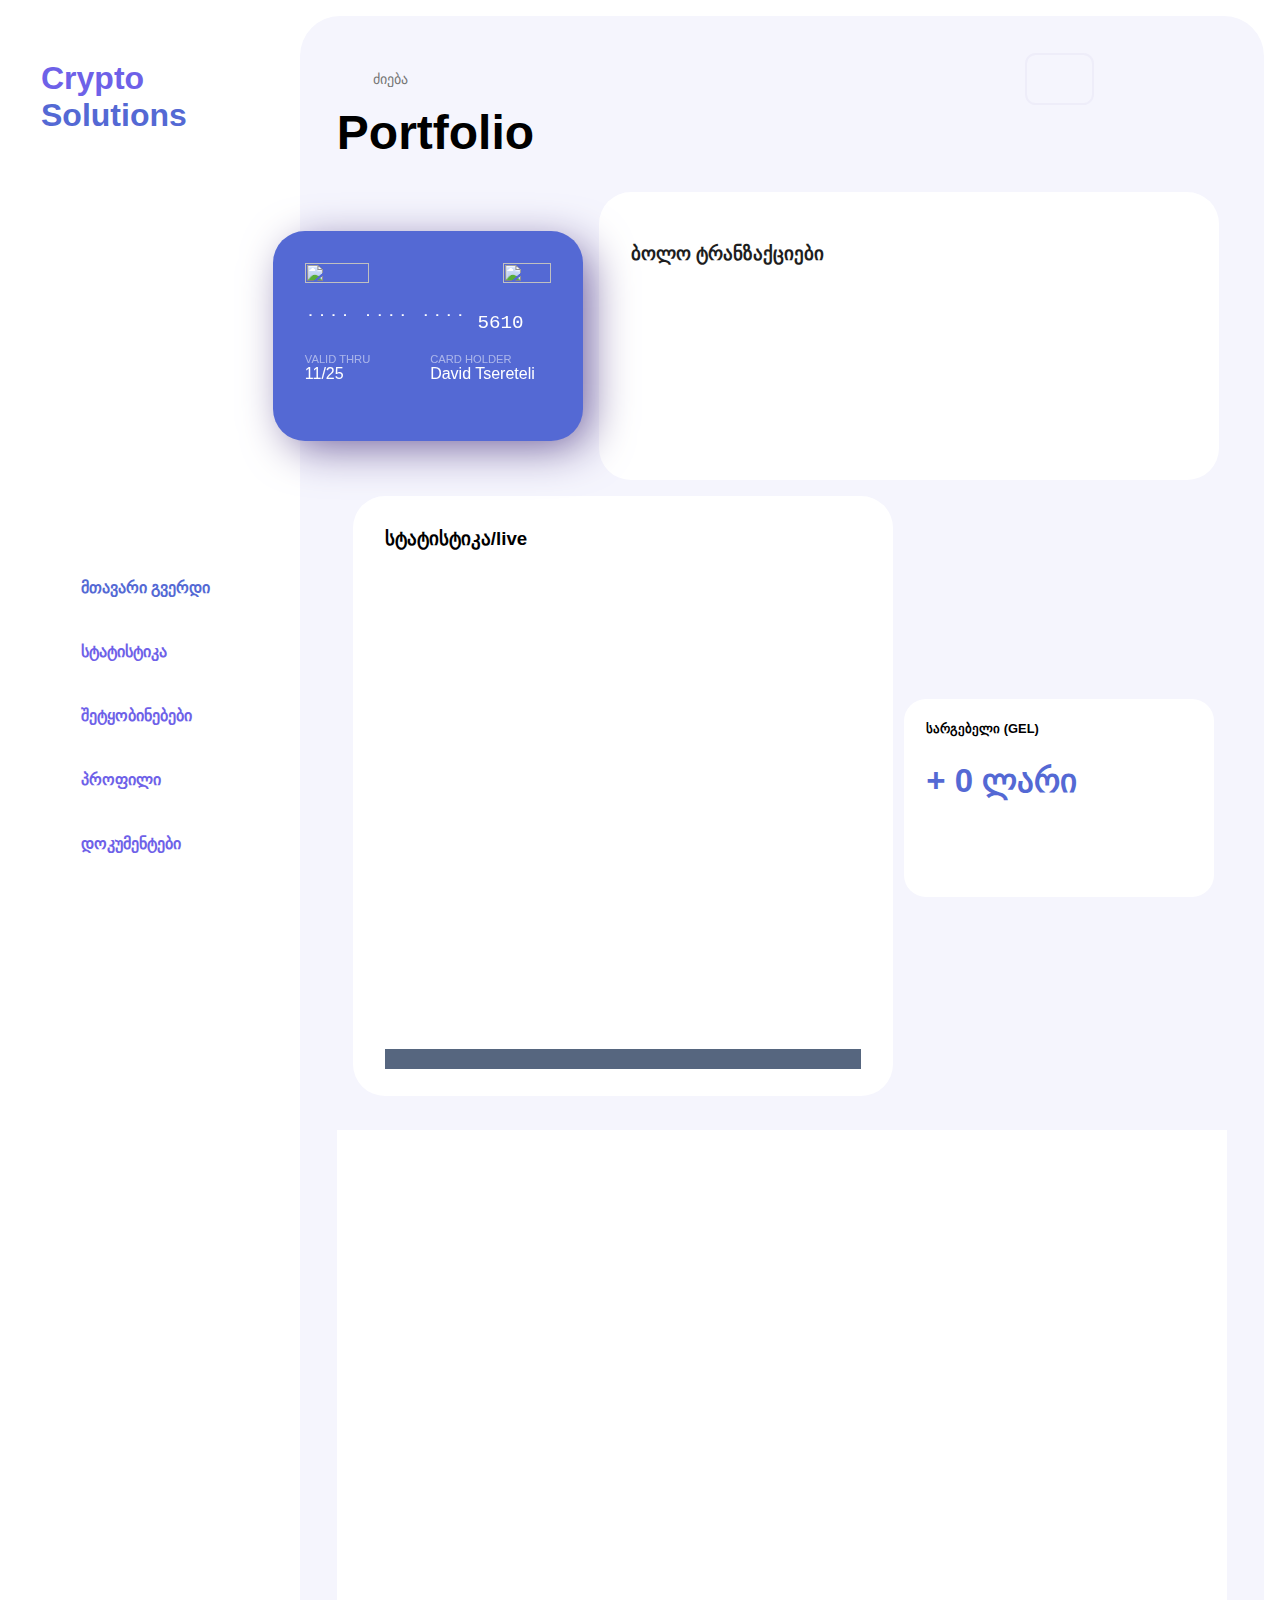
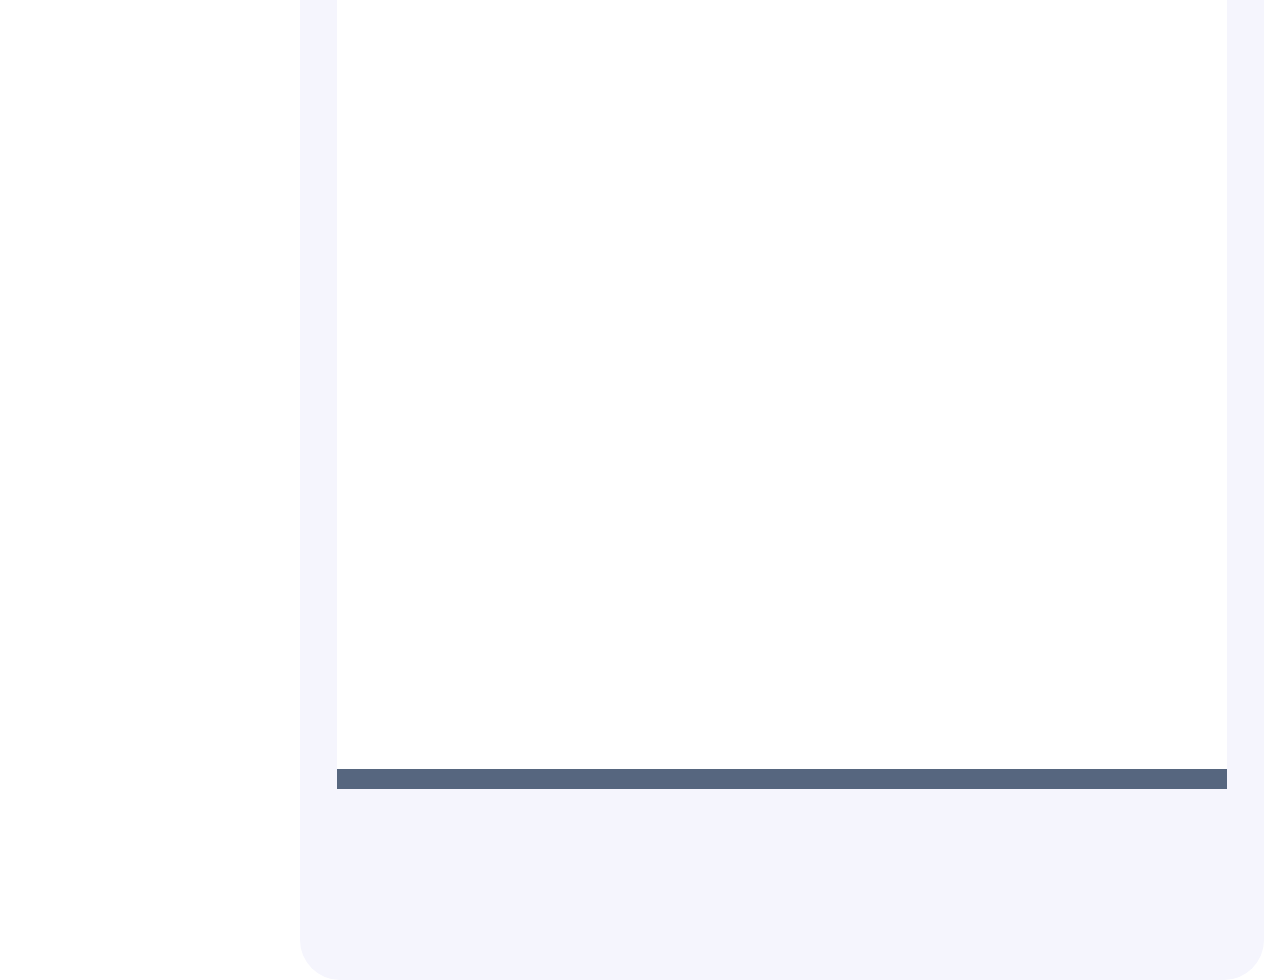
==== dashboard.html @ 93d199a2 "Add files via upload" ====
<!DOCTYPE html>
<html lang="en">
<head>
    <meta charset="UTF-8">
    <meta http-equiv="X-UA-Compatible" content="IE=edge">
    <meta name="viewport" content="width=device-width, initial-scale=1.0">
    <title>Document</title>
</head>
<style>
    /*NAVBAR*/
:root {
    --primary-color:  #5469d4;;
    --secondary-color: #6e61e8;
    --secondary-color-with-opacity: #bab4e21f;
    --background-color: #F5F5FD;
    --background-color-hover: #e5e5ec;
    --text: #efeeff;
    --white: #fff;
    --black: #000;
}

body {
    margin: 0;
    font-family: 'Segoe UI', Tahoma, Geneva, Verdana, sans-serif;
    background-color: var(--white);
    color: var(--primary-color);
    display: flex;
    flex-direction: row;
    flex: 1;
}

.navbar {
    background-color: #fff;
    height: 100%;
    display: flex;
    position: fixed;
    flex-direction: column;
    padding: 1.563em;
    font-weight: 600;
    width: 18.75em;
    box-sizing: border-box;
    justify-content: space-between;
}

.navbar-brand {
    padding: 2.188em 0em 2em 1em;
    text-decoration: none;
    color: var(--secondary-color);
}

.navbar-brand .icon-container {
    width: 2em;
    height: 2em;
    border-radius: 0.8em;
    margin-bottom: .5em;
    padding: 0.5em;
    background-color: var(--primary-color);
    display: flex;
    flex-direction: column;
    justify-content: center;
}

.navbar-brand .icon {
    width: 2em;
    height: 2em;
    background-color: #fff;
}

.navbar-brand .icon.hexagon {
    -webkit-mask: url(https://ozcanzaferayan.github.io/financial-crm/icon/hexagon.svg) no-repeat center;
    mask: url(https://ozcanzaferayan.github.io/financial-crm/icon/hexagon.svg) no-repeat center;
}

.navbar-brand .name {
    padding-top: 0.5em;
}

ul.navbar-nav {
    list-style: none;
    padding: 0;
    margin: 0;
}

.navbar-nav a {
    display: flex;
    color: var(--secondary-color);
    padding: 1em;
    text-decoration: none;
    align-items: center;
    cursor: pointer;
}

.navbar-nav a.active {
    color: var(--primary-color)
}

.navbar-nav a:not(.active):hover {
    background-color: var(--background-color-hover);
}

.navbar-nav .active .icon {
    background-color: var(--primary-color);
    width: 2em;
    height: 2em;
}

.icon {
    background-color: var(--secondary-color);
    width: 2em;
    height: 2em;
}

.navbar-nav img {
    margin-right: .5em;
}


/* Bottombar icons */

.navbar-nav .icon.home {
    -webkit-mask: url(https://ozcanzaferayan.github.io/financial-crm/icon/home.svg) no-repeat center;
    mask: url(https://ozcanzaferayan.github.io/financial-crm/icon/home.svg) no-repeat center;
}

.navbar-nav .icon.statistics {
    -webkit-mask: url(https://ozcanzaferayan.github.io/financial-crm/icon/bar-chart-2.svg) no-repeat center;
    mask: url(https://ozcanzaferayan.github.io/financial-crm/icon/bar-chart-2.svg) no-repeat center;
}

.navbar-nav .icon.mail {
    -webkit-mask: url(https://ozcanzaferayan.github.io/financial-crm/icon/mail.svg) no-repeat center;
    mask: url(https://ozcanzaferayan.github.io/financial-crm/icon/mail.svg) no-repeat center;
}

.navbar-nav .icon.user {
    -webkit-mask: url(https://ozcanzaferayan.github.io/financial-crm/icon/user.svg) no-repeat center;
    mask: url(https://ozcanzaferayan.github.io/financial-crm/icon/user.svg) no-repeat center;
}

.navbar-nav .icon.file {
    -webkit-mask: url(https://ozcanzaferayan.github.io/financial-crm/icon/file.svg) no-repeat center;
    mask: url(https://ozcanzaferayan.github.io/financial-crm/icon/file.svg) no-repeat center;
}

.navbar-footer .image-documents {
    width: 100%;
    margin-bottom: -8em;
    position: relative;
    z-index: 1
}

.navbar-footer .container {
    background-color: var(--background-color);
    margin: .5em;
    padding: 1.688em;
    padding-top: 6em;
    display: flex;
    flex-direction: column;
    font-weight: normal;
    border-radius: 1.3em;
    position: relative;
    bottom: 0;
    box-sizing: border-box;
}

.navbar-footer h2 {
    margin-bottom: 0.25em;
    color: var(--black);
}

.navbar-footer span {
    color: var(--text);
    font-size: .8em;
}

.navbar-footer a {
    color: var(--white);
    background-color: var(--primary-color);
    text-decoration: none;
    text-align: center;
    padding: 1em;
    border-radius: 1.3em;
    margin-top: 1em;
}

@media screen and (max-width: 768px) {
    /* Tablet (768px) */
    .navbar {
        bottom: 0;
        width: 100%;
        height: auto;
        padding: 0.1em;
        position: fixed;
        margin: 0;
        border-top: 1px solid var(--background-color);
    }
    .navbar-brand {
        display: none;
    }
    .navbar-nav {
        display: flex;
        width: 100%;
        height: auto;
        justify-content: space-around;
    }
    .navbar-nav a {
        float: left;
        font-size: 0.8em;
        padding: 1em 0.5em;
    }
    .navbar-nav .icon {
        width: 2em;
        height: 2em;
    }
    .navbar-nav img {
        margin-right: .5em;
    }
    .navbar-footer {
        display: none;
    }
}

@media screen and (max-width: 500px) {
    /* Phone (Large)*/
    .navbar-nav {
        position: relative;
        bottom: 0;
        display: flex;
        justify-content: space-around;
    }
    .navbar-nav a {
        flex-direction: column;
        align-items: center;
    }
}

@media screen and (max-width: 320px) {
    /* Phone (Small) */
    .navbar-nav span {
        display: none;
    }
}
/*HEADER*/
main {
    margin-top: 1em;
    margin-right: 1em;
    border-radius: 2.5em;
    margin-left: 18.75em;
    width: 100%;
    height: 100%;
    background-color: var(--background-color);
    padding: 2.3em;
}

main header {
    display: flex;
    justify-content: space-between;
    align-items: center;
}

main header .icon.search {
    -webkit-mask: url(https://ozcanzaferayan.github.io/financial-crm/icon/search.svg) no-repeat center;
    mask: url(https://ozcanzaferayan.github.io/financial-crm/icon/search.svg) no-repeat center;
}

main header .form-inline {
    display: flex;
    width: 100%;
}

main header input[type="search"] {
    border: none;
    background: none;
    margin-left: 0.5em;
    outline: none;
    font-size: 0.9rem;
    font-weight: 500;
    width: 100%;
}

main header button {
    display: flex;
    align-items: center;
    background: none;
    border: 2px solid;
    border-color: var(--secondary-color-with-opacity);
    outline: none;
    border-radius: 0.8em;
    padding: .8em 1.2em;
    color: var(--text);
    font-weight: 600;
}

main header button.change-view {
    margin-right: 1.2em;
}

main header button.notification {
    border: none;
}

main header button.menu {
    border: none;
}

main header .change-view .icon {
    margin-right: 0.5em;
}

main header .icon.search {
    -webkit-mask: url(https://ozcanzaferayan.github.io/financial-crm/icon/search.svg) no-repeat center;
    mask: url(https://ozcanzaferayan.github.io/financial-crm/icon/search.svg) no-repeat center;
}

main header section[role="application"] {
    display: flex;
}

main header .icon.layout {
    -webkit-mask: url(https://ozcanzaferayan.github.io/financial-crm/icon/layout.svg) no-repeat center;
    mask: url(https://ozcanzaferayan.github.io/financial-crm/icon/layout.svg) no-repeat center;
}

main header .icon.notification {
    -webkit-mask: url(https://ozcanzaferayan.github.io/financial-crm/icon/bell.svg) no-repeat center;
    mask: url(https://ozcanzaferayan.github.io/financial-crm/icon/bell.svg) no-repeat center;
}

main header .icon.menu {
    -webkit-mask: url(https://ozcanzaferayan.github.io/financial-crm/icon/menu.svg) no-repeat center;
    mask: url(https://ozcanzaferayan.github.io/financial-crm/icon/menu.svg) no-repeat center;
}

main h1 {
    font-size: 3em;
    color: var(--black);
    margin-top: 0;
}

@media screen and (max-width: 768px) {
    /* Tablet (768px) */
    main {
        margin-left: 0;
        border-radius: 0;
        margin: 0;
        padding: 0em;
    }
    main header {
        margin-bottom: 0em;
        padding: 1em;
    }
    main header button.change-view {
        display: none;
    }
    main h1 {
        display: none;
    }
}

@media screen and (max-width: 500px) {
    /* Phone (Large)*/
}

@media screen and (max-width: 320px) {
    /* Phone (Small) */
    main header button {
        padding: 0em 1.2em;
    }
    main header {
        padding: 0.5em 0.7em;
    }
}
/*CHARTS*/.charts-wrapper {
    display: flex;
    align-items: center;
    flex-wrap: wrap;
}

main section[role="credit-card"] {
    width: 310px;
    height: 210px;
    background-color: var(--primary-color);
    border-radius: 2em;
    position: relative;
    margin-left: -4em;
    margin-bottom: 1em;
    padding: 2em;
    box-sizing: border-box;
    -webkit-box-shadow: 10px 10px 46px -6px rgba(104, 87, 150, 1);
    -moz-box-shadow: 10px 10px 46px -6px rgba(104, 87, 150, 1);
    box-shadow: 10px 10px 46px -6px rgba(104, 87, 150, 1);
}

main section[role="credit-card"] img {
    width: 4em;
    height: 100%;
}

main section[role="credit-card"] img.apple_pay {
    width: 3em;
}

main section[role="credit-card"] .top {
    display: flex;
    justify-content: space-between;
}

main section[role="credit-card"] .ccNumber {
    margin-top: 1.3em;
    display: flex;
    justify-content: space-between;
    color: var(--white);
    font-family: monospace;
    font-size: 1.2rem;
}

.ccBottom {
    margin-top: 1.2em;
    display: flex;
    justify-content: space-between;
    color: var(--white);
}

.ccValidThru,
.ccCardHolder {
    display: flex;
    flex-direction: column;
}

.ccCardHolder {
    margin-right: 1em;
}

.ccBottom label {
    opacity: .5;
    font-size: .7em;
}

main section[role="chart"] {
    width: 100%;
    margin-left: 1em;
    height: 18em;
    background-color: var(--white);
    border-radius: 2em;
    margin-bottom: 1em;
    padding: 2em;
    padding-bottom: 5em;
    box-sizing: border-box;
}

section[role="chart"] .title {
    color: var(--black);
    font-weight: 700;
    margin-top: 0;
}

main section[role="chart"].exchange-rates {
    width: calc(100% - 270px);
}

main section[role="chart"].last-costs {
    width: calc(100% - 350px);
    height: 600px;
}

main section[role="chart"].efficiency {
    width: 310px;
}

@media screen and (max-width: 1024px) {
    /* Laptop (1024px) */
    main section[role="chart"].efficiency {
        width: 170px;
    }
    main section[role="chart"].last-costs {
        width: calc(100% - 210px);
    }
}

@media screen and (max-width: 768px) {
    /* Tablet (768px) */
    main section[role="credit-card"] {
        margin-left: 0;
    }
    .charts-wrapper {
        flex-direction: column;
    }
    main section[role="chart"].exchange-rates,
    main section[role="chart"].last-costs,
    main section[role="chart"].efficiency {
        margin-left: 0;
        width: 100%;
        padding: 2em;
        border-radius: 0;
        padding-bottom: 5em;
    }
}

@media screen and (max-width: 500px) {
    main section[role="chart"].exchange-rates,
    main section[role="chart"].last-costs,
    main section[role="chart"].efficiency {
        padding: 0.5em;
        padding-bottom: 3em;
    }
    main section[role="chart"].efficiency {
        margin-bottom: 5em;
    }
}

@media screen and (max-width: 320px) {
    /* Phone (Small) */
    main section[role="credit-card"] {
        width: 100%;
        padding: 0.75em;
        margin-bottom: 0.75em;
        border-radius: 0;
        height: initial;
        -webkit-box-shadow: none;
        -moz-box-shadow: none;
        box-shadow: none;
    }
    main section[role="credit-card"] img {
        width: 2em;
    }
    main section[role="credit-card"] img.apple_pay {
        width: 2em;
    }
    main section[role="credit-card"] .ccNumber {
        margin-top: 0.7em;
    }
    .ccBottom {
        margin-top: 0.7em;
    }
    section[role="chart"] .title {
        margin-bottom: 0.2em;
    }
    main section[role="chart"].exchange-rates,
    main section[role="chart"].last-costs,
    main section[role="chart"].efficiency {
        height: 12em;
    }
}
</style>
<body>
    <nav class="navbar">
        <a class="navbar-brand" href="#">
            <span class="name" style="font-size: 200%;">Crypto <b style=" color: #5469d4;">Solutions</b></span>
        </a>
        <ul class="navbar-nav">
            <li>
                <a class="active"><img class="icon home" /><span>მთავარი გვერდი</span></a>
            </li>
            <li>
                <a><img class="icon statistics" /><span>სტატისტიკა</span></a>
            </li>
            <li>
                <a><img class="icon mail" /><span>შეტყობინებები</span></a>
            </li>
            <li>
                <a><img class="icon user" /><span>პროფილი</span></a>
            </li>
            <li>
                <a><img class="icon file" /><span>დოკუმენტები</span></a>
            </li>
        </ul>

    </nav>
    <main>
        <header>
            <section role="search">
                <form action="#" method="get">
                    <div class="form-inline">
                        <img class="icon search" />
                        <input type="search" placeholder="ძიება" />
                    </div>
                </form>
            </section>

            <section role="application">
                <button class="change-view">
                    <img class="icon layout" />
                </button>
                <button class="notification">
                    <img class="icon notification" />
                </button>
                <button class="menu">
                    <img class="icon menu" />
                </button>
            </section>
        </header>
        <h1>Portfolio</h1>
        <div class="charts-wrapper">
            <section role="credit-card">
                <div class="top">
                    <img src="https://ozcanzaferayan.github.io/financial-crm/img/mastercard.svg" />
                    <img src="https://ozcanzaferayan.github.io/financial-crm/img/apple_pay.svg" class="apple_pay" />
                </div>
                <div class="ccNumber">
                    <span>˙˙˙˙ ˙˙˙˙ ˙˙˙˙ 5610</span>
                </div>
                <div class="ccBottom">
                    <div class="ccValidThru">
                        <label>VALID THRU</label>
                        <span>11/25</span>
                    </div>
                    <div class="ccCardHolder">
                        <label>CARD HOLDER</label>
                        <span>David Tsereteli</span>
                    </div>
                </div>
            </section>
            <section role="chart" class="exchange-rates">
          <h3 style="color: #1e1e1e;">ბოლო ტრანზაქციები</h3>
      <canvas id="exchangeRates">
                </canvas>
            </section>
            <section role="chart" class="last-costs">
                <h3 class="title">სტატისტიკა/live</h3>
                <div style="height: 500px;; background-color: #FFFFFF; overflow:hidden; box-sizing: border-box; text-align: right; line-height:14px; font-size: 12px; font-feature-settings: normal; text-size-adjust: 100%; box-shadow: inset 0 -20px 0 0 #56667F;padding:1px;padding: 0px; margin: 0px; width: 100%;"><div style="height:540px; padding:0px; margin:0px; width: 100%;"><iframe src="https://widget.coinlib.io/widget?type=chart&theme=light&coin_id=859&pref_coin_id=1505" width="100%" height="536px" scrolling="auto" marginwidth="0" marginheight="0" frameborder="0" border="0" style="border:0;margin:0;padding:0;line-height:14px;"></iframe></div><div style="color: #FFFFFF; line-height: 14px; font-weight: 400; font-size: 11px; box-sizing: border-box; padding: 2px 6px; width: 100%; font-family: Verdana, Tahoma, Arial, sans-serif;"><a  target="_blank" style="font-weight: 500; color: #FFFFFF; text-decoration:none; font-size:11px"></div></div>
              
                <canvas id="last_costs"></canvas>

            </section>
            <section role="chart" class="efficiency">
                <h3 class="title">სარგებელი (GEL)</h3>
                <br>
            <h1 style="font-size: 300%;color: #5469d4;"">+ 0 ლარი</h1>

            </div>
            <br>
            <div style="height:1259px; background-color: #FFFFFF; overflow:hidden; box-sizing: border-box; text-align: right; line-height:14px; font-size: 12px; font-feature-settings: normal; text-size-adjust: 100%; box-shadow: inset 0 -20px 0 0 #56667F; padding: 0px; margin: 0px; width: 100%;"><div style="height:1239px; padding:0px; margin:0px; width: 100%;"><iframe src="https://widget.coinlib.io/widget?type=full_v2&theme=light&cnt=20&pref_coin_id=3304&graph=no" width="100%" height="1235px" scrolling="auto" marginwidth="0" marginheight="0" frameborder="0" border="0" style="border:0;margin:0;padding:0;"></iframe></div><div style="color: #FFFFFF; line-height: 14px; font-weight: 400; font-size: 11px; box-sizing: border-box; padding: 2px 6px; width: 100%; font-family: Verdana, Tahoma, Arial, sans-serif;"><a target="_blank" style="font-weight: 500; color: #FFFFFF; text-decoration:none; font-size:11px"></div></div>
           </div>
          
                <canvas id="efficiency"></canvas>
  
            </section>
        </div>
    </main>
    <script>
        /*EXCHANGE RATES*/
var data = {
    labels: ["Feb", "Mar", "Apr", "May", "Jun", "Jul", "Aug", "Sep", "Oct", "Nov"],
    datasets: [{
        backgroundColor: "rgba(0,0,0,0)",
        borderColor: "rgba(91,37,245, 1)",
        borderWidth: 4.5,
        data: [10.2, 10, 13, 12, 15, 13, 14.5, 11, 13.5, 13, 11],
    }]
};

var options = {
    maintainAspectRatio: false,
    legend: {
        display: false
    },
    scales: {
        yAxes: [{
            stacked: true,
            gridLines: {
                display: true,
                color: "rgba(91,37,245, 0.03)"
            },
            ticks: {
                maxTicksLimit: 5,
                min: 9,
                max: 16
            }
        }],
        xAxes: [{
            gridLines: {
                display: false
            }
        }]
    },
    elements: {
        point: {
            radius: 0
        }
    }
};


var ctx = document.getElementById('exchangeRates').getContext('2d');
var myLineChart = new Chart(ctx, {
    type: 'line',
    data: data,
    options: options
});

/*LAST COSTS*/
var data = {
    labels: ["Feb", "Mar", "Apr", "May", "Jun", "Jul", "Aug", "Sep", "Oct", "Nov"],
    datasets: [{
        label: 'Spending',
        backgroundColor: "rgba(91,37,245, 0.2)",
        data: [500, 300, 800, 150, 200, 150, 800, 200, 800, 100],
    }, {
        label: 'Arrival',
        backgroundColor: "rgba(91,37,245, 1)",
        data: [1000, 800, 1800, 1100, 1000, 800, 1800, 1600, 1800, 1200],
    }, ]
};

var options = {
    cornerRadius: 0,
    maintainAspectRatio: false,
    legend: {
        position: 'bottom',
        labels: {
            fontColor: "rgba(0,0,0, 0.5)",
            boxWidth: 20,
            padding: 10
        }
    },
    scales: {
        yAxes: [{
            gridLines: {
                display: true,
                color: "rgba(91,37,245, 0.03)"
            },
            ticks: {
                maxTicksLimit: 5,
            }
        }],
        xAxes: [{}]
    }
};


var ctx = document.getElementById('last_costs').getContext('2d');
var myLineChart = new Chart(ctx, {
    type: 'bar',
    data: data,
    options: options
});

/*EFFICIENCY CHART*/

var data = {
    labels: ["Spend", "Earned"],
    datasets: [{
        label: "Population (millions)",
        backgroundColor: ["rgba(91,37,245, 1)", "#dad7e9"],
        data: [65, 35]
    }]
};

var options = {
    maintainAspectRatio: false,
    legend: {
        position: 'bottom',
        labels: {
            fontColor: "rgba(0,0,0, 0.5)",
            boxWidth: 20,
            padding: 10
        }
    },
};


var ctx = document.getElementById('efficiency').getContext('2d');
var myLineChart = new Chart(ctx, {
    type: 'doughnut',
    data: data,
    options: options
});
    </script>
</body>
</html>
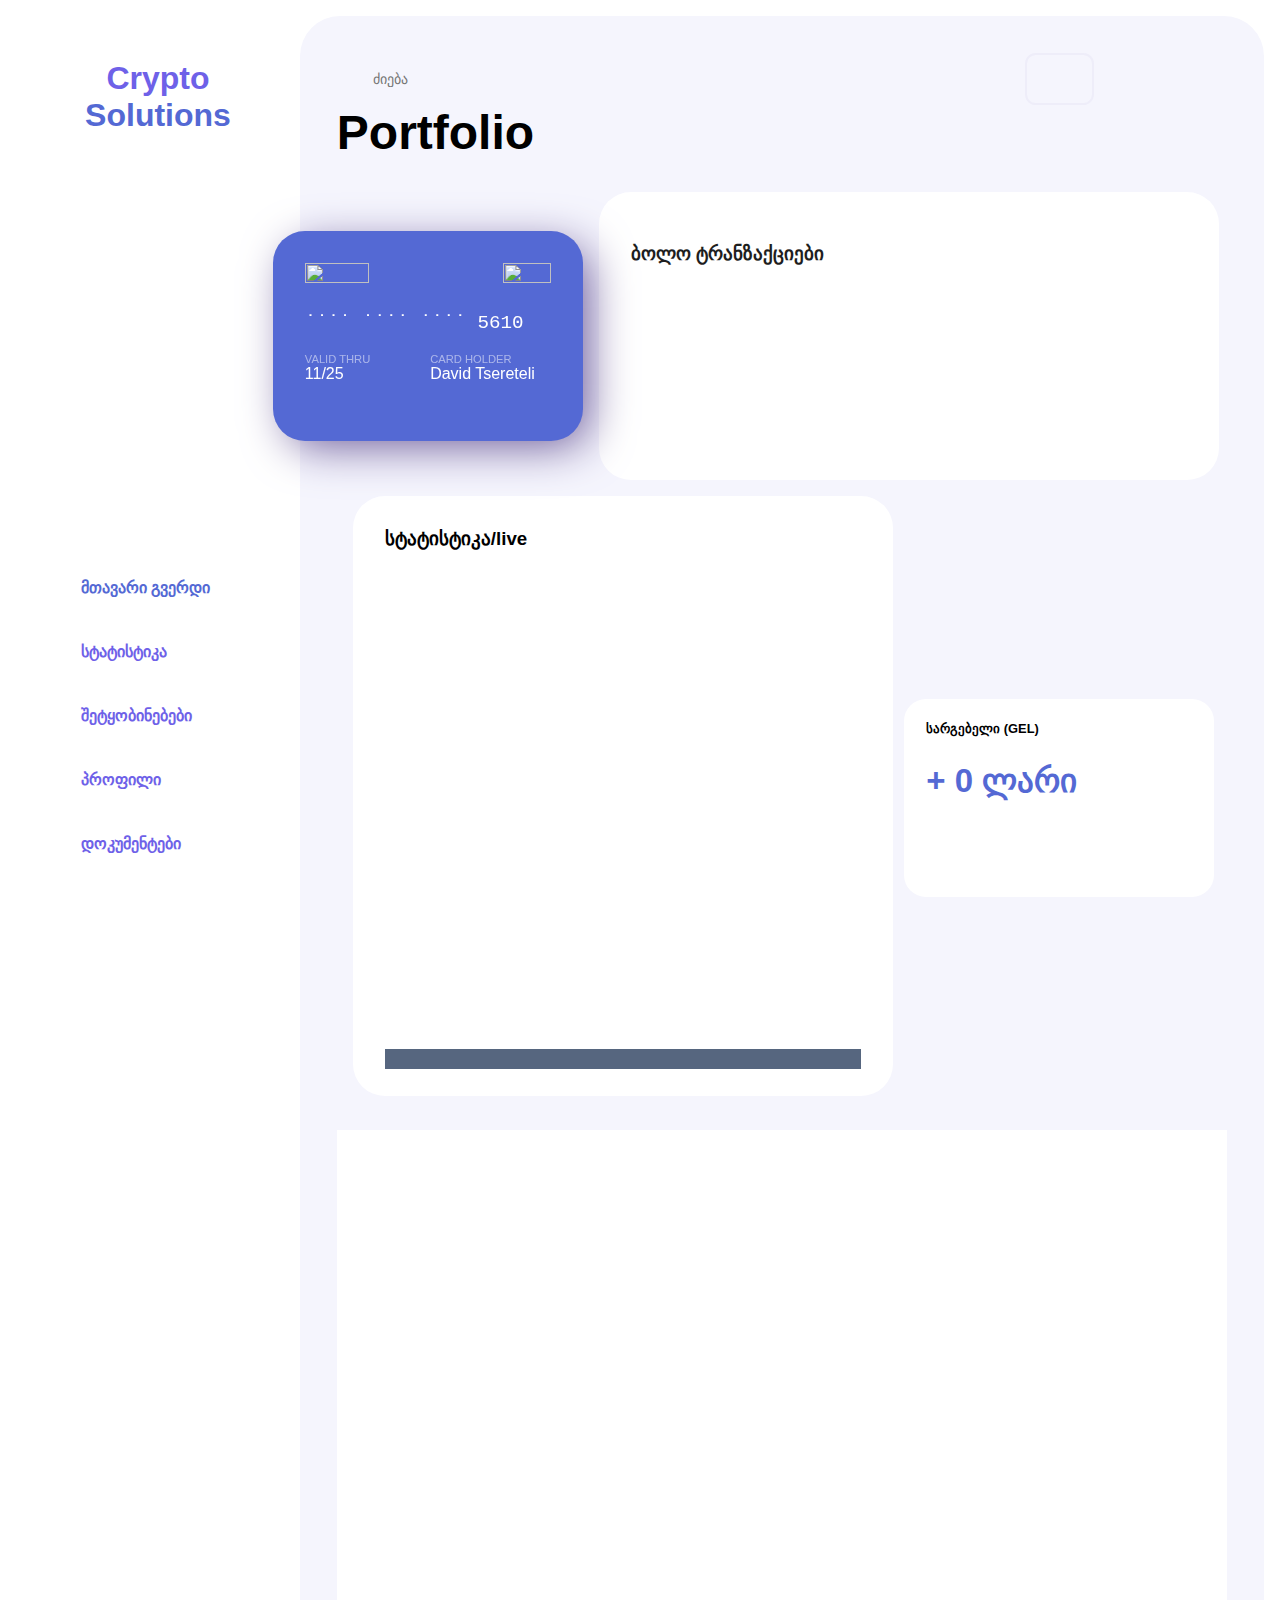
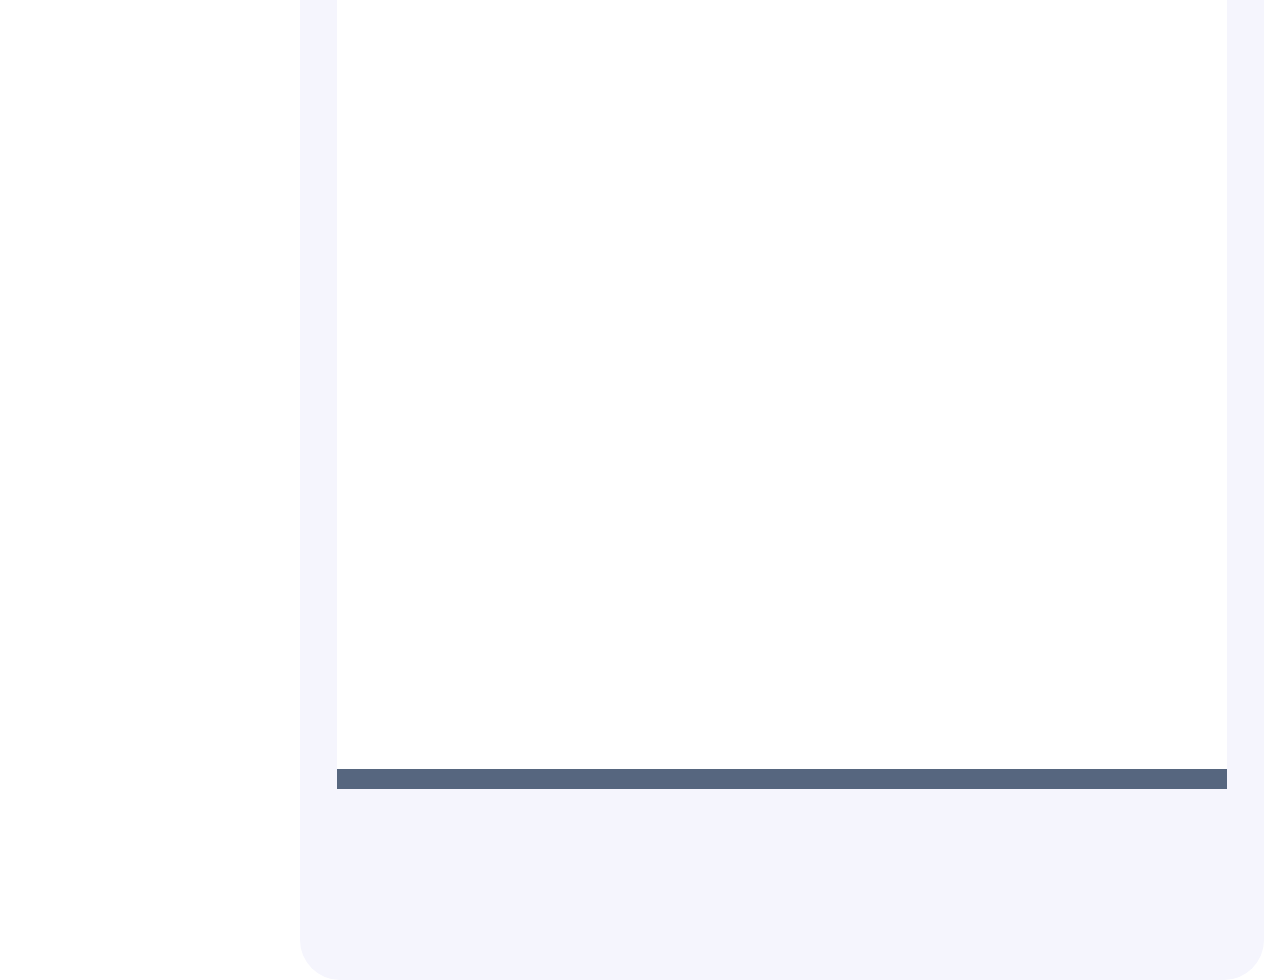
==== commit f15bce3b: "Update dashboard.html" ====
--- a/dashboard.html
+++ b/dashboard.html
@@ -199,21 +199,20 @@
     }
     .navbar-nav {
         display: flex;
-        width: 100%;
+        width: 90%;
         height: auto;
         justify-content: space-around;
     }
     .navbar-nav a {
-        float: left;
         font-size: 0.8em;
         padding: 1em 0.5em;
     }
     .navbar-nav .icon {
         width: 2em;
-        height: 2em;
+        height: 1.5em;
     }
     .navbar-nav img {
-        margin-right: .5em;
+        margin-right: .4em;
     }
     .navbar-footer {
         display: none;
@@ -222,6 +221,38 @@
 
 @media screen and (max-width: 500px) {
     /* Phone (Large)*/
+    .navbar {
+        bottom: 0;
+        width: 100%;
+        height: 65px;
+        padding: 0.1em;
+        position: fixed;
+        margin: 0;
+        border-top: 1px solid var(--background-color);
+    }
+    .navbar-brand {
+        display: none;
+    }
+    .navbar-nav {
+        display: flex;
+        width: 99%;
+        height: 60px;
+        justify-content: space-around;
+    }
+    .navbar-nav a {
+        font-size:x-small;
+        padding: 0.4em 0.4em;
+    }
+    .navbar-nav .icon {
+        width: 2.5em;
+        height: 2.6em;
+    }
+    .navbar-nav img {
+        margin-right: .4em;
+    }
+    .navbar-footer {
+        display: none;
+    }
     .navbar-nav {
         position: relative;
         bottom: 0;
@@ -231,6 +262,7 @@
     .navbar-nav a {
         flex-direction: column;
         align-items: center;
+        font-size: 55%;
     }
 }
 
@@ -358,7 +390,13 @@
 }
 
 @media screen and (max-width: 500px) {
-    /* Phone (Large)*/
+    /* Phone (large) */
+    main header button {
+        padding: 0em 1.2em;
+    }
+    main header {
+        padding: 0.5em 0.7em;
+    }
 }
 
 @media screen and (max-width: 320px) {
@@ -543,6 +581,7 @@
 }
 </style>
 <body>
+<center>
     <nav class="navbar">
         <a class="navbar-brand" href="#">
             <span class="name" style="font-size: 200%;">Crypto <b style=" color: #5469d4;">Solutions</b></span>
@@ -566,6 +605,7 @@
         </ul>
 
     </nav>
+</center>
     <main>
         <header>
             <section role="search">
@@ -767,4 +807,4 @@
 });
     </script>
 </body>
-</html>+</html>
